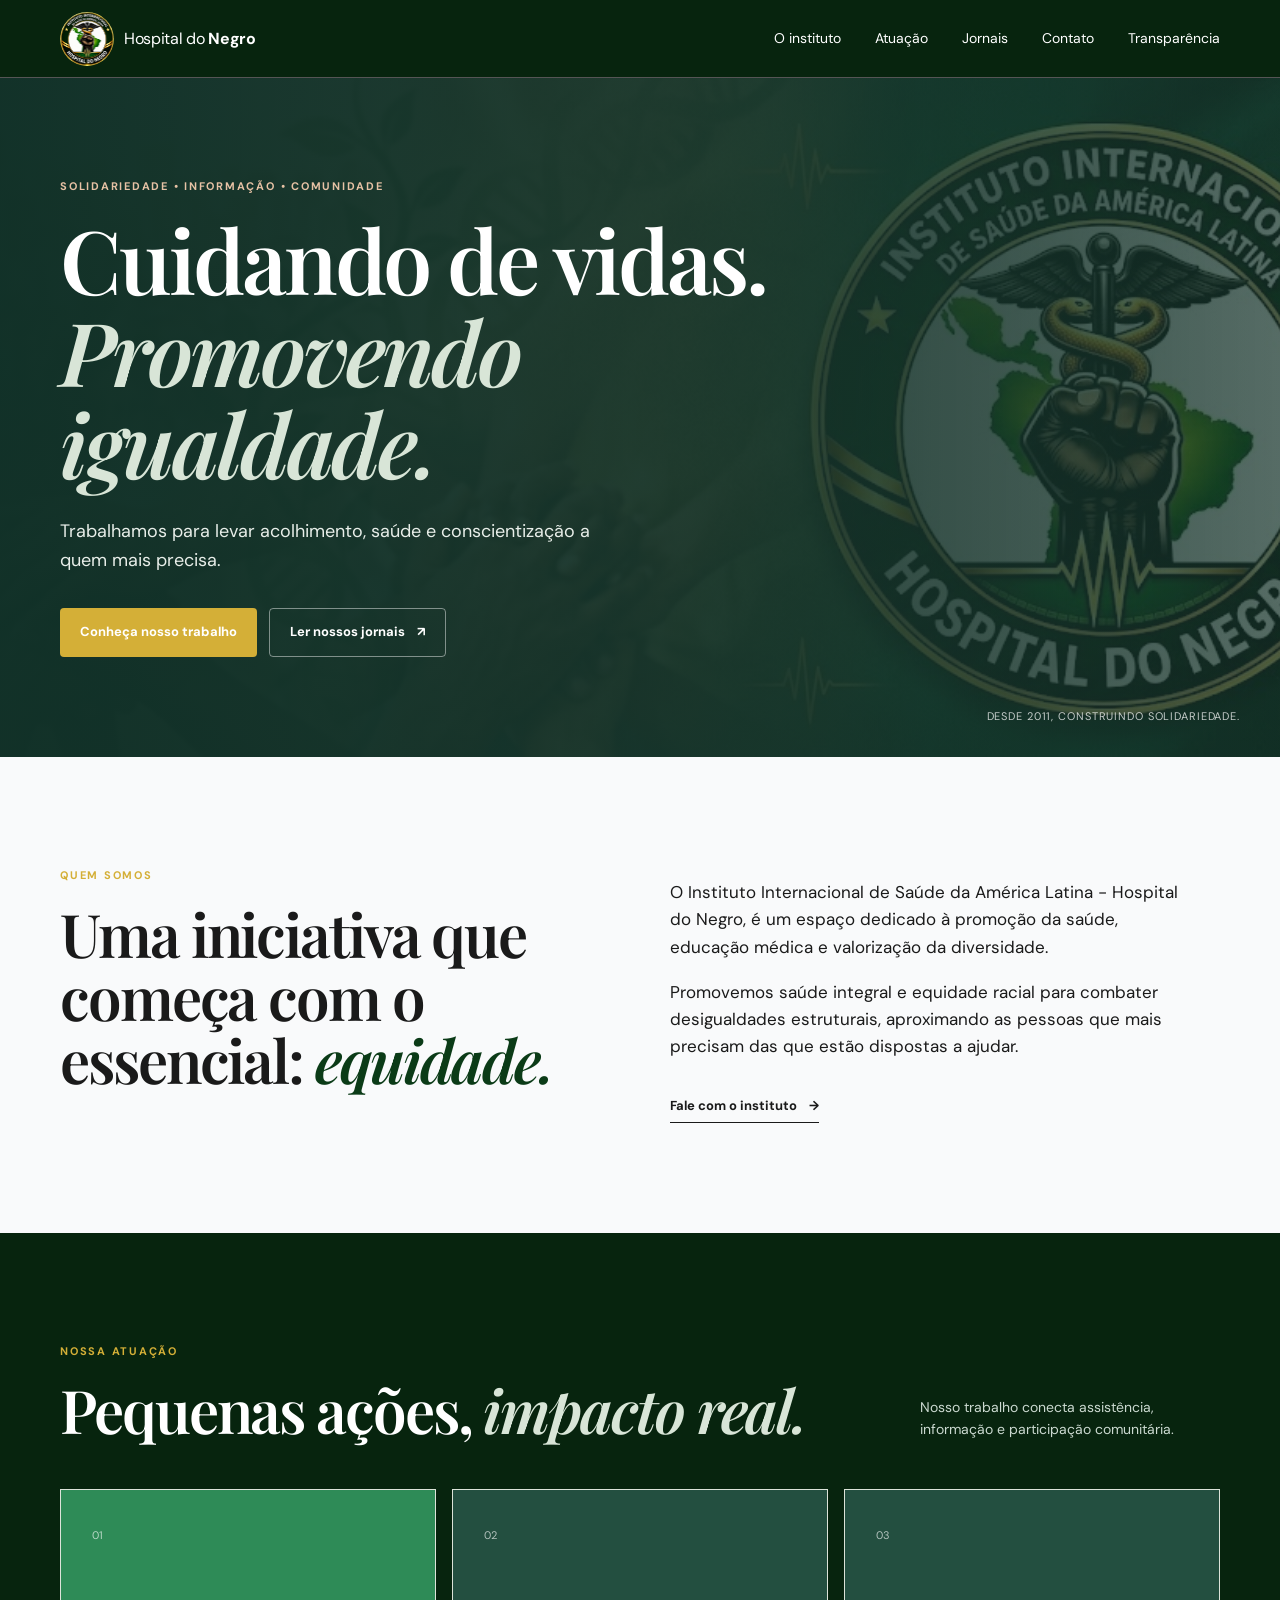
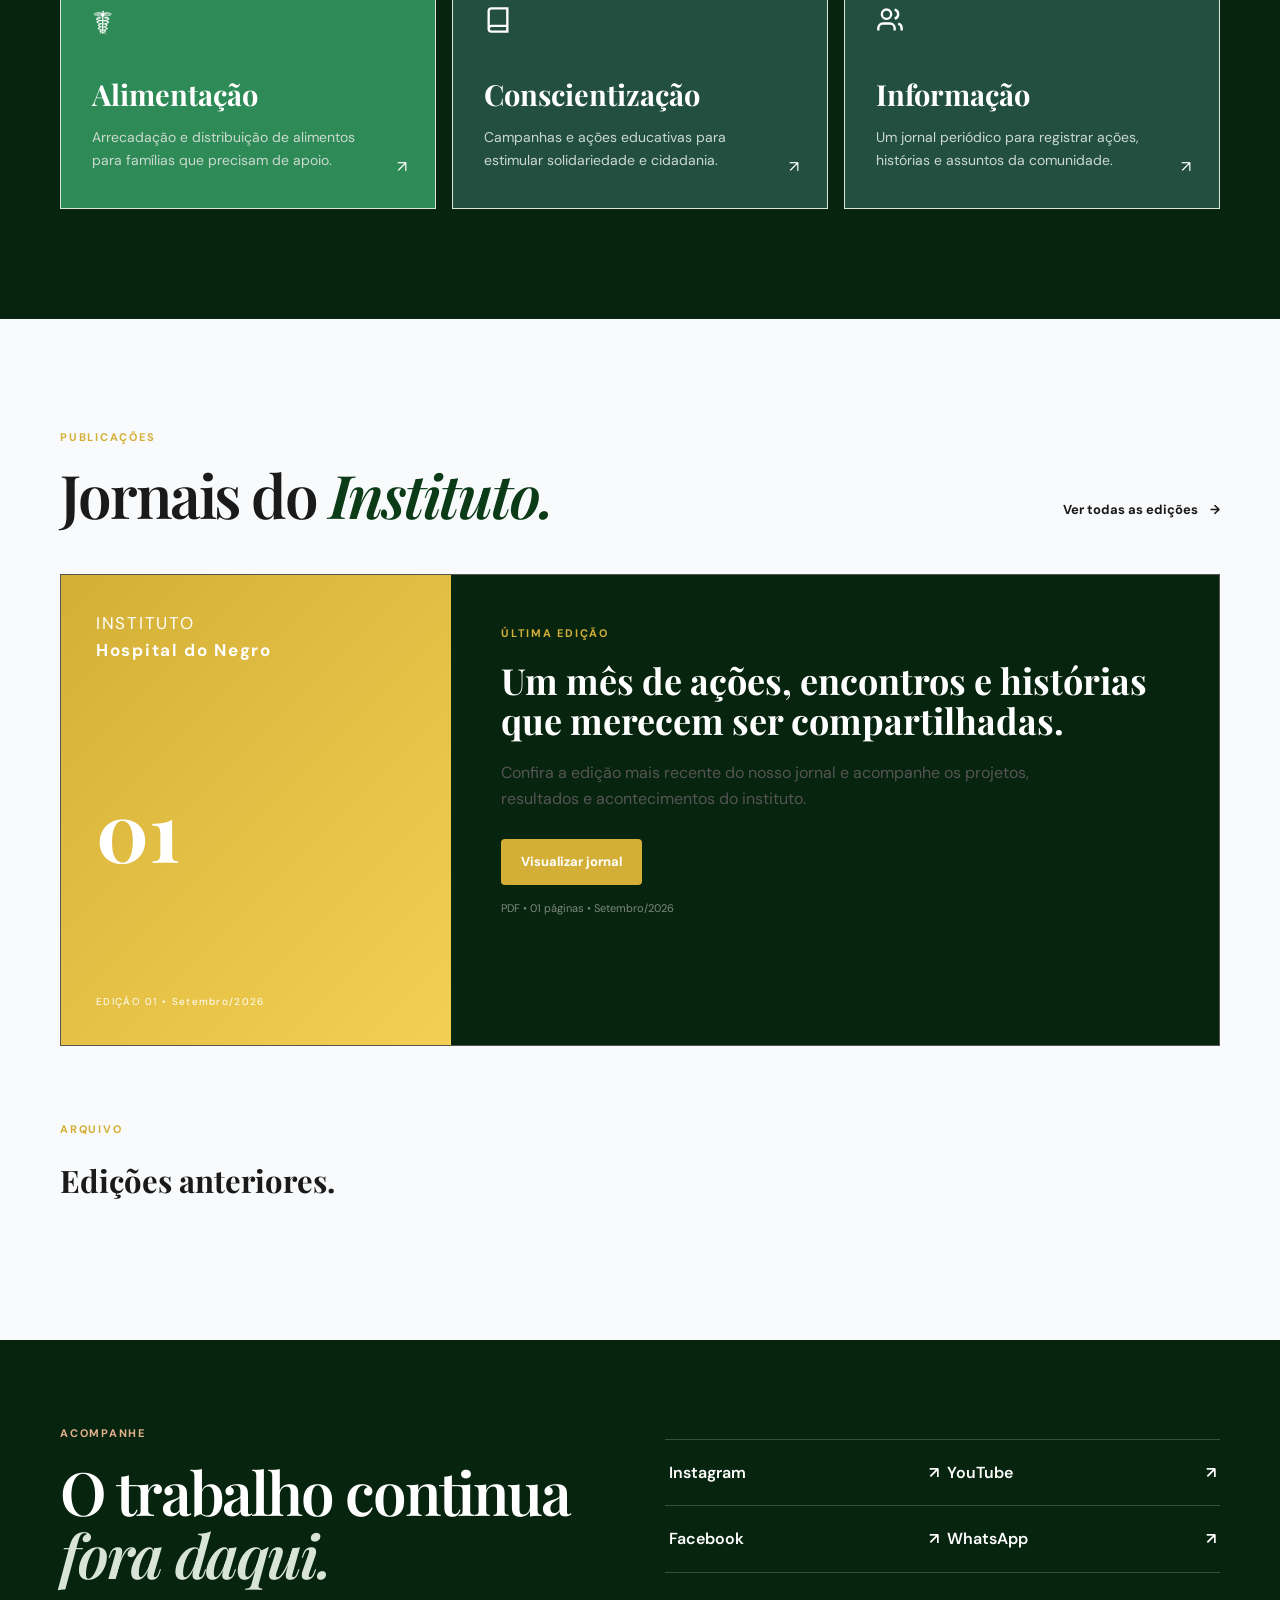
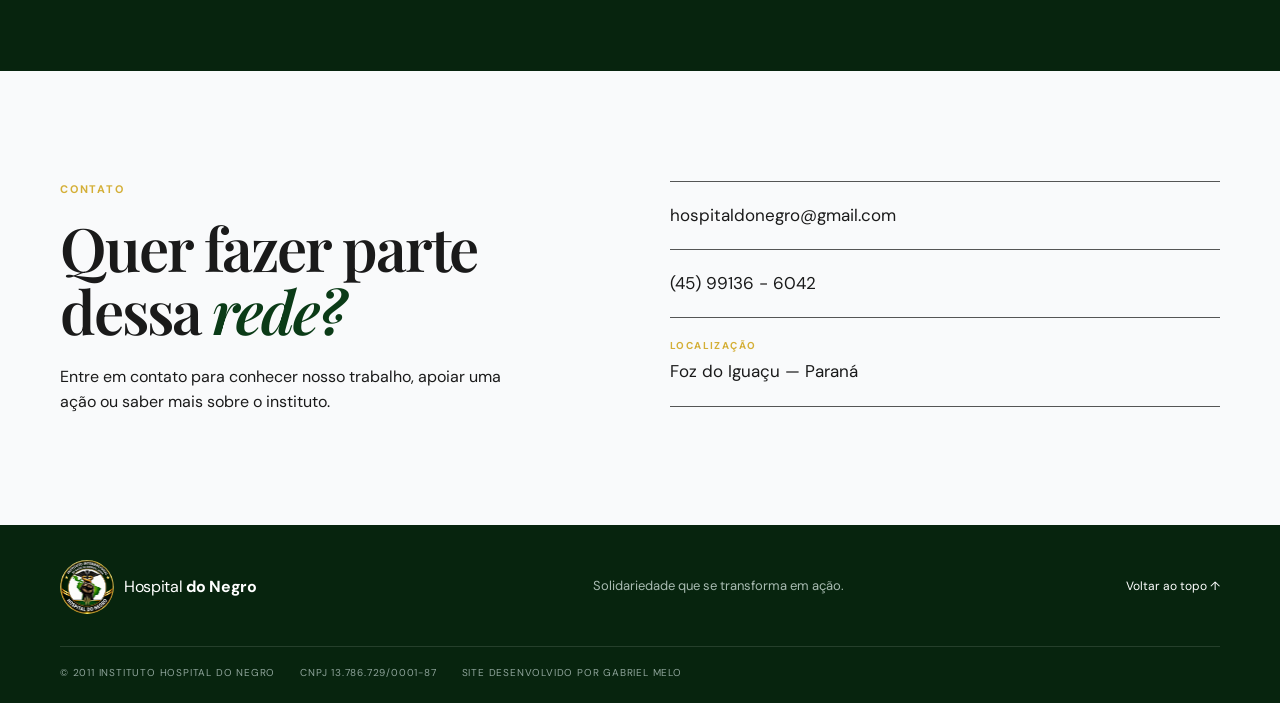
==== index.html @ 1ad3ec52 "Upload arquivos do website Upload da versão beta dos arquivos do site instituto" ====
<!DOCTYPE html>
<html lang="pt-BR">
<head>
  <meta charset="UTF-8">
  <meta name="viewport" content="width=device-width, initial-scale=1.0">
  <meta name="description" content="Site do Instituto Hospital do Negro.">
  <title>Instituto Hospital do Negro</title>
  <link rel="icon" href="img_sources/favicon.png" type="image/png">
  <link rel="preconnect" href="https://fonts.googleapis.com">
  <link rel="preconnect" href="https://fonts.gstatic.com" crossorigin>
  <link href="https://fonts.googleapis.com/css2?family=DM+Sans:wght@400;500;600;700&family=Playfair+Display:wght@600;700&display=swap" rel="stylesheet">
  <link rel="stylesheet" href="style.css">
</head>
<body>

  <!-- CABEÇALHO / NAVEGAÇÃO -->
  <header class="site-header" id="cabecalho">
    <div class="container nav">
      <a class="brand" href="#inicio" aria-label="Hospital do Negro - início">
        <img src="img_sources/hospital_icon.png" alt="Logo Hospital do Negro" class="brand-mark">
        <span>Hospital do <strong>Negro</strong></span>
      </a>
      <button class="menu-toggle" aria-label="Abrir menu" aria-expanded="false">☰</button>
      <nav class="nav-links" aria-label="Navegação principal">
        <a href="#instituto">O instituto</a>
        <a href="#atuacao">Atuação</a>
        <a href="#jornais">Jornais</a>
        <a href="#contato">Contato</a>
        <a href="./transparencia.html">Transparência</a>
      </nav>
    </div>
  </header>

  <main>
    <!-- HERO / INÍCIO -->
    <section class="hero" id="inicio">
      <div class="hero-image"></div>
      <div class="container hero-content">
        <p class="eyebrow">Solidariedade • Informação • Comunidade</p>
        <h1>Cuidando de vidas.<br><em>Promovendo igualdade.</em></h1>
        <p class="hero-copy">Trabalhamos para levar acolhimento, saúde e conscientização a quem mais precisa.</p>
        <div class="hero-actions">
          <a class="button button-primary" href="#instituto">Conheça nosso trabalho</a>
          <a class="button button-light" href="#jornais">Ler nossos jornais <span>↗</span></a>
        </div>
      </div>
      <div class="hero-note">Desde 2011, construindo solidariedade.</div>
    </section>

    <!-- SOBRE O INSTITUTO -->
    <section class="intro section" id="instituto">
      <div class="container intro-grid">
        <div>
          <p class="eyebrow">Quem somos</p>
          <h2>Uma iniciativa que começa com o essencial: <em>equidade.</em></h2>
        </div>
        <div class="intro-text">
          <p>O Instituto Internacional de Saúde da América Latina - Hospital do Negro, é um espaço dedicado à promoção da saúde, educação médica e valorização da diversidade.</p>
          <p>Promovemos saúde integral e equidade racial para combater desigualdades estruturais, aproximando as pessoas que mais precisam das que estão dispostas a ajudar.</p>
          <a class="text-link" href="#contato">Fale com o instituto <span>→</span></a>
        </div>
      </div>
    </section>

    <!-- ÁREAS DE ATUAÇÃO -->
    <section class="section" id="atuacao">
      <div class="container">
        <div class="section-heading">
          <div>
            <p class="eyebrow">Nossa atuação</p>
            <h2>Pequenas ações, <em>impacto real.</em></h2>
          </div>
          <p>Nosso trabalho conecta assistência, informação e participação comunitária.</p>
        </div>

        <div class="cards">
          <article class="card card-featured">
            <span class="card-number">01</span>
            <div class="icon">☤</div>
            <h3>Alimentação</h3>
            <p>Arrecadação e distribuição de alimentos para famílias que precisam de apoio.</p>
            <span class="card-arrow">↗</span>
          </article>

          <article class="card">
            <span class="card-number">02</span>
            <div class="icon">
              <svg class="card-icon-svg" viewBox="0 0 24 24" width="28" height="28" stroke="currentColor" stroke-width="2" fill="none">
                <path d="M4 19.5v-15A2.5 2.5 0 0 1 6.5 2H20v20H6.5a2.5 2.5 0 0 1-0-5H20"/>
              </svg>
            </div>
            <h3>Conscientização</h3>
            <p>Campanhas e ações educativas para estimular solidariedade e cidadania.</p>
            <span class="card-arrow">↗</span>
          </article>

          <article class="card">
            <span class="card-number">03</span>
            <div class="icon">
              <svg class="card-icon-svg" viewBox="0 0 24 24" width="28" height="28" stroke="currentColor" stroke-width="2" fill="none">
                <path d="M16 21v-2a4 4 0 0 0-4-4H6a4 4 0 0 0-4 4v2"/>
                <circle cx="9" cy="7" r="4"/>
                <path d="M22 21v-2a4 4 0 0 0-3-3.87"/>
                <path d="M16 3.13a4 4 0 0 1 0 7.75"/>
              </svg>
            </div>
            <h3>Informação</h3>
            <p>Um jornal periódico para registrar ações, histórias e assuntos da comunidade.</p>
            <span class="card-arrow">↗</span>
          </article>
        </div>
      </div>
    </section>

    <!-- PUBLICAÇÕES / JORNAIS -->
    <section class="section newspapers" id="jornais">
      <div class="container">
        <div class="section-heading">
          <div>
            <p class="eyebrow">Publicações</p>
            <h2>Jornais do <em>Instituto.</em></h2>
          </div>
          <!-- Botão que abre o Modal de Todas as Edições -->
          <button class="text-link" id="btn-todas-edicoes" style="background:none; border:none; cursor:pointer;">Ver todas as edições <span>→</span></button>
        </div>

        <!-- A última edição (Mais recente) será injetada aqui via JS -->
        <div id="latest-paper-container"></div>

        <!-- O arquivo com as últimas edições menores será injetado aqui via JS -->
        <div class="archive" id="lista-jornais">
          <div class="archive-title">
            <p class="eyebrow">Arquivo</p>
            <h3>Edições anteriores.</h3>
          </div>
          <div class="paper-grid" id="archive-paper-grid"></div>
        </div>
      </div>
    </section>

    <!-- REDES SOCIAIS -->
    <section class="social-section">
      <div class="container social-grid">
        <div>
          <p class="eyebrow">Acompanhe</p>
          <h2>O trabalho continua <em>fora daqui.</em></h2>
        </div>
        <div class="social-links">
          <a href="" target="_blank" rel="noopener noreferrer" aria-label="Instagram" id="instagram">Instagram <span>↗</span></a>
          <a href="" target="_blank" rel="noopener noreferrer" aria-label="YouTube" id="youtube">YouTube <span>↗</span></a>
          <a href="" target="_blank" rel="noopener noreferrer" aria-label="Facebook" id="facebook">Facebook <span>↗</span></a>
          <a href="" target="_blank" rel="noopener noreferrer" aria-label="WhatsApp" id="whatsapp">WhatsApp <span>↗</span></a>
        </div>
      </div>
    </section>

    <!-- CONTATO -->
    <section class="contact section" id="contato">
      <div class="container contact-grid">
        <div>
          <p class="eyebrow">Contato</p>
          <h2>Quer fazer parte dessa <em>rede?</em></h2>
          <p class="contact-copy">Entre em contato para conhecer nosso trabalho, apoiar uma ação ou saber mais sobre o instituto.</p>
        </div>
        <div class="contact-details">
          <a href="" target="_blank" rel="noopener noreferrer" id="email"><span>E-mail</span></a>
          <a href="" target="_blank" rel="noopener noreferrer" id="telefone"><span>Telefone</span></a>
          <div><span>Localização</span><p id="localizacao"></p></div>
        </div>
      </div>
    </section>
  </main>

  <!-- RODAPÉ -->
  <footer>
    <div class="container footer-top">
      <a class="brand footer-brand" href="#inicio">
        <img src="img_sources/hospital_icon.png" alt="Logo Hospital do Negro" class="brand-mark">
        <span>Hospital <strong>do Negro</strong></span>
      </a>
      <p>Solidariedade que se transforma em ação.</p>
      <a class="back-top" href="#inicio">Voltar ao topo ↑</a>
    </div>
    <div class="container footer-bottom">
      <span>© 2011 Instituto Hospital do Negro</span>
      <span>CNPJ 13.786.729/0001-87</span>
      <a href="https://gabrielmelo-git.github.io/portfolio/" target="_blank" rel="noopener noreferrer">Site desenvolvido por Gabriel Melo</a>
    </div>
  </footer>

  <!-- MODAL VISUALIZADOR DE PDF -->
  <div class="modal" id="paper-modal" aria-hidden="true">
    <div class="modal-backdrop"></div>
    <div class="modal-window" role="dialog" aria-modal="true" aria-labelledby="modal-title">
      <div class="modal-header">
        <div>
          <span class="eyebrow">Visualizador</span>
          <h2 id="modal-title">Jornal do Negro</h2>
        </div>
        <button class="close-modal" aria-label="Fechar">×</button>
      </div>
      
      <div class="pdf-placeholder">
        <iframe id="pdf-iframe" src="" width="100%" height="100%" style="border: none;"></iframe>
      </div>

      <div class="modal-footer">
        <span>PDF • Jornal</span>
        <button class="button button-primary close-modal">Fechar visualizador</button>
      </div>
    </div>
  </div>

  <!-- MODAL: LISTA DE TODAS AS EDIÇÕES -->
  <div class="modal" id="all-papers-modal" aria-hidden="true">
    <div class="modal-backdrop" id="close-all-modal-bg"></div>
    <div class="modal-window" role="dialog" aria-modal="true" style="max-width: 960px;">
      <div class="modal-header">
        <div><span class="eyebrow">Acervo Completo</span><h2>Todas as Edições</h2></div>
        <button class="close-modal" id="close-all-modal-btn" aria-label="Fechar">×</button>
      </div>
      
      <div class="pdf-placeholder" style="overflow-y: auto; align-items: flex-start; padding: 25px;">
        <!-- Grid dinâmico com todas as edições -->
        <div id="modal-all-grid" style="display: grid; grid-template-columns: repeat(auto-fill, minmax(280px, 1fr)); gap: 20px; width: 100%;"></div>
      </div>

      <div class="modal-footer">
        <span>Acervo Digital • Instituto Hospital do Negro</span>
        <button class="button button-primary" id="close-all-modal-footer">Fechar</button>
      </div>
    </div>
  </div>

  <script src="script.js"></script>
  <script>loadElements();</script>
</body>
</html>
---- style.css ----
* {
  box-sizing: border-box;
  margin: 0;
  padding: 0;
}

:root {
  --ink: #FFFFFF;
  --dark_ink: #1A1A1A;
  --green: #234f40;
  --sage: #F9FAFB;
  --cream: #f6f2e9;
  --paper: #07240E;
  --gold: #D4AF37;
  --muted: #555555;
  --line: #555555;
}

html {
  scroll-behavior: smooth;
}

body {
  font-family: "DM Sans", sans-serif;
  color: var(--ink);
  background: var(--paper);
  line-height: 1.6;
  overflow-x: hidden;
}

a {
  text-decoration: none;
  color: inherit;
}

button {
  font: inherit;
  border: 0;
  background: none;
  cursor: pointer;
}

.container {
  width: min(1160px, calc(100% - 40px));
  margin: auto;
  max-width: 100%;
}

.site-header {
  height: 78px;
  display: flex;
  align-items: center;
  background: #07240E;
  border-bottom: 1px solid var(--line);
  position: sticky;
  top: 0;
  z-index: 20;
  backdrop-filter: blur(12px);
}

.nav {
  display: flex;
  align-items: center;
  justify-content: space-between;
}

.brand {
  display: flex;
  align-items: center;
  gap: 10px;
  font-size: 16px;
  letter-spacing: -.02em;
}

.brand strong {
  font-weight: 700;
}

.brand-mark {
  width: 54px;
  height: 54px;
  border-radius: 50%;
  display: grid;
  place-items: center;
  background: var(--green);
  color: #fff;
  font-family: "Playfair Display";
  font-size: 29px;
}

.nav-links {
  display: flex;
  gap: 34px;
  font-size: 14px;
  color: var(--ink);
}

.nav-links a:hover,
.text-link:hover {
  color: var(--gold);
}

.menu-toggle {
  display: none;
  font-size: 24px;
}

.hero {
  min-height: 650px;
  position: relative;
  display: flex;
  align-items: center;
  overflow: hidden;
  background: var(--green);
  color: var(--ink);
  background: linear-gradient(90deg, rgba(17,49,40,.9), rgba(23,53,44,.6)), url('img_sources/hero.jpg') center/cover;
}

.hero-image {
  position: absolute;
  inset: 0;
  background: linear-gradient(90deg, rgba(17,49,40,.94) 0%, rgba(23,53,44,.78) 47%, rgba(23,53,44,.32) 100%);
}

.hero-content {
  position: relative;
  padding: 100px 0;
  z-index: 1;
}

.eyebrow {
  text-transform: uppercase;
  letter-spacing: .16em;
  font-size: 11px;
  font-weight: 700;
  color: var(--gold);
  margin-bottom: 17px;
}

.hero .eyebrow {
  color: #e7c2a5;
}

h1, h2 {
  font-family: "Playfair Display", serif;
  font-weight: 600;
  letter-spacing: -.035em;
  line-height: 1.05;
}

h1 {
  font-size: clamp(40px, 7vw, 88px);
  max-width: 800px;
}

h1 em, h2 em {
  font-style: italic;
  color: #d8e5d7;
}

.hero-copy {
  font-size: 18px;
  max-width: 530px;
  margin: 27px 0 34px;
  color: #e8eee9;
}

.hero-actions {
  display: flex;
  gap: 12px;
  flex-wrap: wrap;
}

.button {
  display: inline-flex;
  align-items: center;
  justify-content: center;
  gap: 12px;
  padding: 13px 20px;
  border-radius: 4px;
  font-weight: 700;
  font-size: 13px;
  transition: .2s;
}

.button-primary {
  background: var(--gold);
  color: #fff;
}

.button-primary:hover {
  transform: translateY(-2px);
  filter: brightness(1.06);
}

.button-light {
  border: 1px solid rgba(255,255,255,.45);
  color: #fff;
}

.button-light:hover {
  background: #fff;
  color: var(--green);
}

.hero-note {
  position: absolute;
  right: 40px;
  bottom: 32px;
  font-size: 11px;
  letter-spacing: .08em;
  text-transform: uppercase;
  opacity: .75;
}

.section {
  padding: 110px 0;
}

.intro-grid {
  display: grid;
  grid-template-columns: 1fr 1fr;
  gap: 60px;
}

.intro h2,
.section-heading h2,
.social-section h2,
.contact h2 {
  font-size: clamp(32px, 5vw, 60px);
}

.intro-text {
  padding-top: 12px;
}

.intro-text p {
  color: var(--dark_ink);
  font-size: 17px;
  margin-bottom: 18px;
  max-width: 520px;
}

.text-link {
  display: inline-flex;
  gap: 12px;
  font-weight: 700;
  font-size: 13px;
  margin-top: 18px;
  border-bottom: 1px solid currentColor;
  padding-bottom: 5px;
  color: var(--dark_ink);
}

.intro {
  background: var(--sage);
}

.intro h2 {
  color: var(--dark_ink);
}

.intro em {
  color: #0B3B17;
}

.impact-strip {
  background: var(--gold);
  padding: 43px 0;
}

.stats {
  display: grid;
  grid-template-columns: repeat(4, 1fr);
  gap: 25px;
}

.stats div {
  display: flex;
  flex-direction: column;
}

.stats strong {
  font-family: "Playfair Display";
  font-size: 32px;
}

.stats span {
  font-size: 12px;
  text-transform: uppercase;
  letter-spacing: .09em;
  color: var(--dark_ink);
}

.section-heading {
  display: flex;
  justify-content: space-between;
  align-items: end;
  gap: 40px;
  margin-bottom: 48px;
}

.section-heading > p {
  max-width: 300px;
  color: #cbd9d0;
  font-size: 14px;
}

.cards {
  display: grid;
  grid-template-columns: repeat(3, 1fr);
  gap: 16px;
}

.card {
  min-height: 320px;
  padding: 31px;
  background: #234f40;
  border: 1px solid #dce3d9;
  position: relative;
  transition: .25s;
}

.card:hover {
  transform: translateY(-5px);
}

.card-featured {
  background: #2E8B57;
  color: #fff;
}

.card-number {
  font-size: 11px;
  opacity: .65;
}

.icon {
  font-size: 32px;
  margin: 52px 0 22px;
}

.card h3 {
  font-family: "Playfair Display";
  font-size: 29px;
  margin-bottom: 8px;
}

.card p {
  font-size: 14px;
  line-height: 1.65;
  color: #cbd9d0;
  max-width: 280px;
}

.card-featured p {
  color: #cbd9d0;
}

.card-arrow {
  position: absolute;
  right: 28px;
  bottom: 28px;
}

.mission {
  background: var(--gold);
  color: #fff;
  padding: 105px 0;
}

.mission .eyebrow {
  color: #f9dcc9;
}

.mission-inner {
  text-align: center;
  max-width: 900px;
}

.mission blockquote {
  font-family: "Playfair Display";
  font-size: clamp(36px, 5vw, 62px);
  line-height: 1.12;
  letter-spacing: -.03em;
}

.newspapers {
  background: var(--sage);
}

.newspapers .section-heading h2,
.archive h3 {
  color: var(--dark_ink);
}

.newspapers .section-heading em {
  color: #0B3B17;
}

.latest-paper {
  display: grid;
  grid-template-columns: 390px 1fr;
  background: var(--paper);
  border: 1px solid var(--line);
  min-width: 0;
}

.latest-paper > * {
  min-width: 0;
}

.paper-cover {
  min-height: 470px;
  padding: 35px;
  display: flex;
  flex-direction: column;
  justify-content: space-between;
  color: #fff;
  background: linear-gradient(135deg, #D4AF37, #F3D053);
  overflow: hidden;
}

.paper-cover > span {
  font-size: 17px;
  letter-spacing: .1em;
}

.paper-cover > b {
  font-family: "Playfair Display";
  font-size: 82px;
  line-height: .8;
}

.paper-cover small {
  font-size: 10px;
  letter-spacing: .13em;
}

.paper-info {
  padding: 50px;
  display: flex;
  flex-direction: column;
  align-items: flex-start;
  min-width: 0;
}

.paper-info h3 {
  font-family: "Playfair Display";
  font-size: 36px;
  line-height: 1.12;
  max-width: 650px;
  margin-bottom: 20px;
}

.paper-info > p:not(.eyebrow) {
  color: var(--muted);
  max-width: 590px;
  margin-bottom: 27px;
}

.paper-meta {
  font-size: 11px;
  color: #7c8881;
  margin-top: 15px;
}

.archive {
  margin-top: 75px;
}

.archive-title {
  margin-bottom: 25px;
}

.archive-title h3 {
  font-family: "Playfair Display";
  font-size: 31px;
}

.paper-grid {
  display: grid;
  grid-template-columns: repeat(3, 1fr);
  gap: 18px;
}

.paper-card {
  display: grid;
  grid-template-columns: 105px 1fr;
  gap: 20px;
  align-items: center;
  padding: 16px;
  background: var(--paper);
  border: 1px solid var(--line);
}

.mini-cover {
  height: 145px;
  padding: 14px;
  color: #fff;
  display: flex;
  flex-direction: column;
  justify-content: end;
  font-size: 10px;
  letter-spacing: .08em;
}

.mini-cover strong {
  font-size: 31px;
  font-family: "Playfair Display";
}

.cover-03,
.cover-02,
.cover-01 {
  background: var(--gold);
}

.paper-card h4 {
  font-family: "Playfair Display";
  font-size: 20px;
}

.paper-card p {
  font-size: 12px;
  color: var(--muted);
  margin: 3px 0 12px;
}

.mini-link {
  font-size: 12px;
  font-weight: 700;
  color: var(--gold);
}

.social-section {
  padding: 85px 0;
  background: var(--paper);
  color: #fff;
}

.social-grid {
  display: grid;
  grid-template-columns: 1fr 1fr;
  align-items: center;
  gap: 50px;
}

.social-section .eyebrow {
  color: #e4b18f;
}

.social-section h2 em {
  color: #d7e4d7;
}

.social-links {
  display: grid;
  grid-template-columns: 1fr 1fr;
  border-top: 1px solid rgba(255,255,255,.2);
}

.social-links a {
  padding: 20px 4px;
  border-bottom: 1px solid rgba(255,255,255,.2);
  font-weight: 600;
  display: flex;
  justify-content: space-between;
}

.social-links a:hover {
  color: #e5b18f;
}

.contact-grid {
  display: grid;
  grid-template-columns: 1fr 1fr;
  gap: 60px;
}

.contact-copy {
  color: var(--dark_ink);
  max-width: 480px;
  margin-top: 22px;
}

.contact-details {
  border-top: 1px solid var(--line);
}

.contact-details > a,
.contact-details > div {
  display: flex;
  flex-direction: column;
  padding: 20px 0;
  border-bottom: 1px solid var(--line);
  font-size: 17px;
}

.contact-details span {
  font-size: 10px;
  text-transform: uppercase;
  letter-spacing: .14em;
  color: var(--gold);
  font-weight: 700;
  margin-bottom: 4px;
}

.contact {
  background: var(--sage);
}

.contact h2 {
  color: var(--dark_ink);
}

.contact em {
  color: #0B3B17;
}

.contact a,
.contact p {
  color: var(--dark_ink);
}

.contact .eyebrow {
  color: var(--gold);
}

footer {
  background: #07240E;
  color: #FFFFFF;
  padding: 35px 0 22px;
}

.footer-top {
  display: grid;
  grid-template-columns: 1fr 1fr auto;
  align-items: center;
  gap: 30px;
}

.footer-brand {
  color: #fff;
}

.footer-top p {
  font-size: 13px;
  color: #a9bbb2;
}

.back-top {
  font-size: 12px;
}

.footer-bottom {
  border-top: 1px solid rgba(255,255,255,.12);
  margin-top: 32px;
  padding-top: 18px;
  display: flex;
  gap: 25px;
  font-size: 10px;
  color: #8fa49b;
  text-transform: uppercase;
  letter-spacing: .08em;
  flex-wrap: wrap;
}

.modal {
  position: fixed;
  inset: 0;
  z-index: 100;
  display: none;
}

.modal.open {
  display: block;
}

.modal-backdrop {
  position: absolute;
  inset: 0;
  background: rgba(9,25,20,.78);
  backdrop-filter: blur(4px);
}

.modal-window {
  position: relative;
  width: min(920px, calc(100% - 20px));
  height: min(90vh, 800px);
  margin: 5vh auto;
  background: var(--paper);
  display: flex;
  flex-direction: column;
  box-shadow: 0 25px 80px rgba(0,0,0,.3);
}

.modal-header {
  padding: 18px 25px;
  border-bottom: 1px solid var(--line);
  display: flex;
  justify-content: space-between;
  align-items: center;
}

.modal-header h2 {
  font-size: 22px;
}

.close-modal {
  font-size: 30px;
  line-height: 1;
}

.pdf-placeholder {
  flex: 1;
  overflow: hidden;
  background: #d9dad5;
  padding: 15px;
  display: flex;
  justify-content: center;
  align-items: center;
}

.pdf-placeholder iframe {
  width: 100%;
  height: 100%;
  border: none;
}

.modal-footer {
  padding: 14px 25px;
  border-top: 1px solid var(--line);
  display: flex;
  justify-content: space-between;
  align-items: center;
  font-size: 11px;
  color: var(--muted);
}

@media (max-width: 800px) {
  .paper-cover {
    padding-left: 20px;
  }
  
  .nav-links {
    display: none;
    position: absolute;
    left: 20px;
    right: 20px;
    top: 78px;
    background: var(--paper);
    border: 1px solid var(--line);
    padding: 18px;
    flex-direction: column;
    gap: 14px;
    box-shadow: 0 15px 30px rgba(0,0,0,.08);
  }

  .nav-links.open {
    display: flex;
  }

  .menu-toggle {
    display: block;
  }

  .hero {
    min-height: 680px;
  }

  .hero-image {
    background: linear-gradient(90deg, rgba(17,49,40,.9), rgba(23,53,44,.6)), url('img_sources/hero.jpg') center/cover;
    background-position: 85% center;
  }

  .hero-note {
    display: none;
  }

  .intro-grid,
  .social-grid,
  .contact-grid {
    grid-template-columns: 1fr;
    gap: 30px;
  }

  .section {
    padding: 60px 0;
  }

  .stats {
    grid-template-columns: 1fr 1fr;
  }

  .cards,
  .paper-grid {
    grid-template-columns: 1fr;
  }

  .section-heading {
    align-items: start;
    flex-direction: column;
    gap: 15px;
  }

  .latest-paper {
    grid-template-columns: 1fr;
  }

  .paper-cover {
    min-height: 300px;
  }

  .paper-info {
    padding: 30px 20px;
  }

  .paper-info h3 {
  font-size: 26px;
  }

  .footer-top {
    grid-template-columns: 1fr;
    gap: 15px;
  }

  .footer-bottom {
    flex-direction: column;
    gap: 8px;
  }

  .modal-window {
    height: 92vh;
    margin: 4vh auto;
    width: calc(100% - 10px);
  }

  .pdf-placeholder {
    padding: 5px;
  }

  .social-links {
    grid-template-columns: 1fr;
  }
}

  /* --- ESTILOS PARA O PORTAL DE TRANSPARÊNCIA --- */
.transparencia-section {
  min-height: 70vh;
  background-color: var(--sage);
}
.transparencia-section h2 {
  color: var(--dark_ink);
}

.transparencia-section em {
  color: #0B3B17;
}

.transparencia-grid {
  display: grid;
  grid-template-columns: repeat(auto-fill, minmax(300px, 1fr));
  gap: 20px;
  margin-top: 30px;
}

/* Ajustes finos para os cards de documentos e transparência */
.transparencia-grid .paper-card {
  background: var(--paper, #1a1a1a);
  border: 1px solid var(--line, #333);
  padding: 20px;
  border-radius: 6px;
  display: flex;
  flex-direction: column;
  justify-content: space-between;
  gap: 15px;
  transition: transform 0.2s ease, border-color 0.2s ease;
}

.transparencia-grid .paper-card:hover {
  border-color: var(--gold, #d4af37);
  transform: translateY(-2px);
}
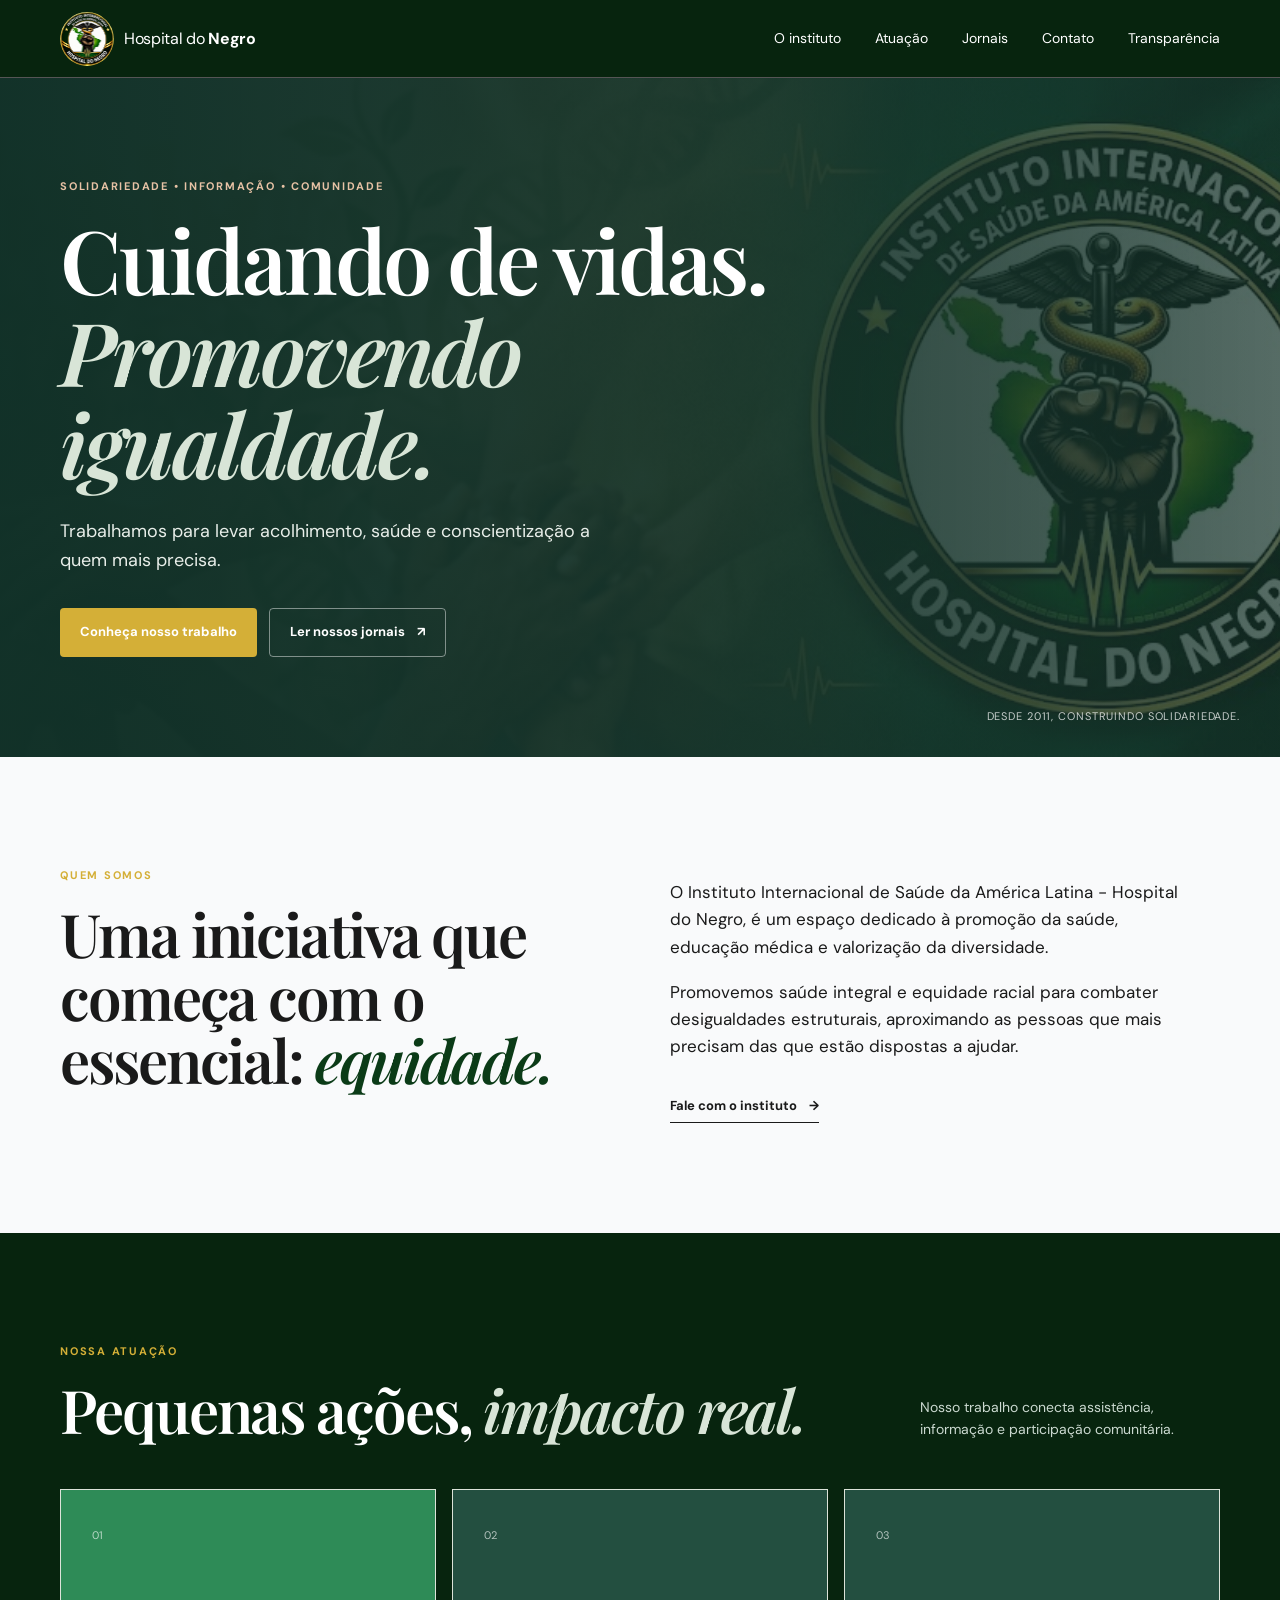
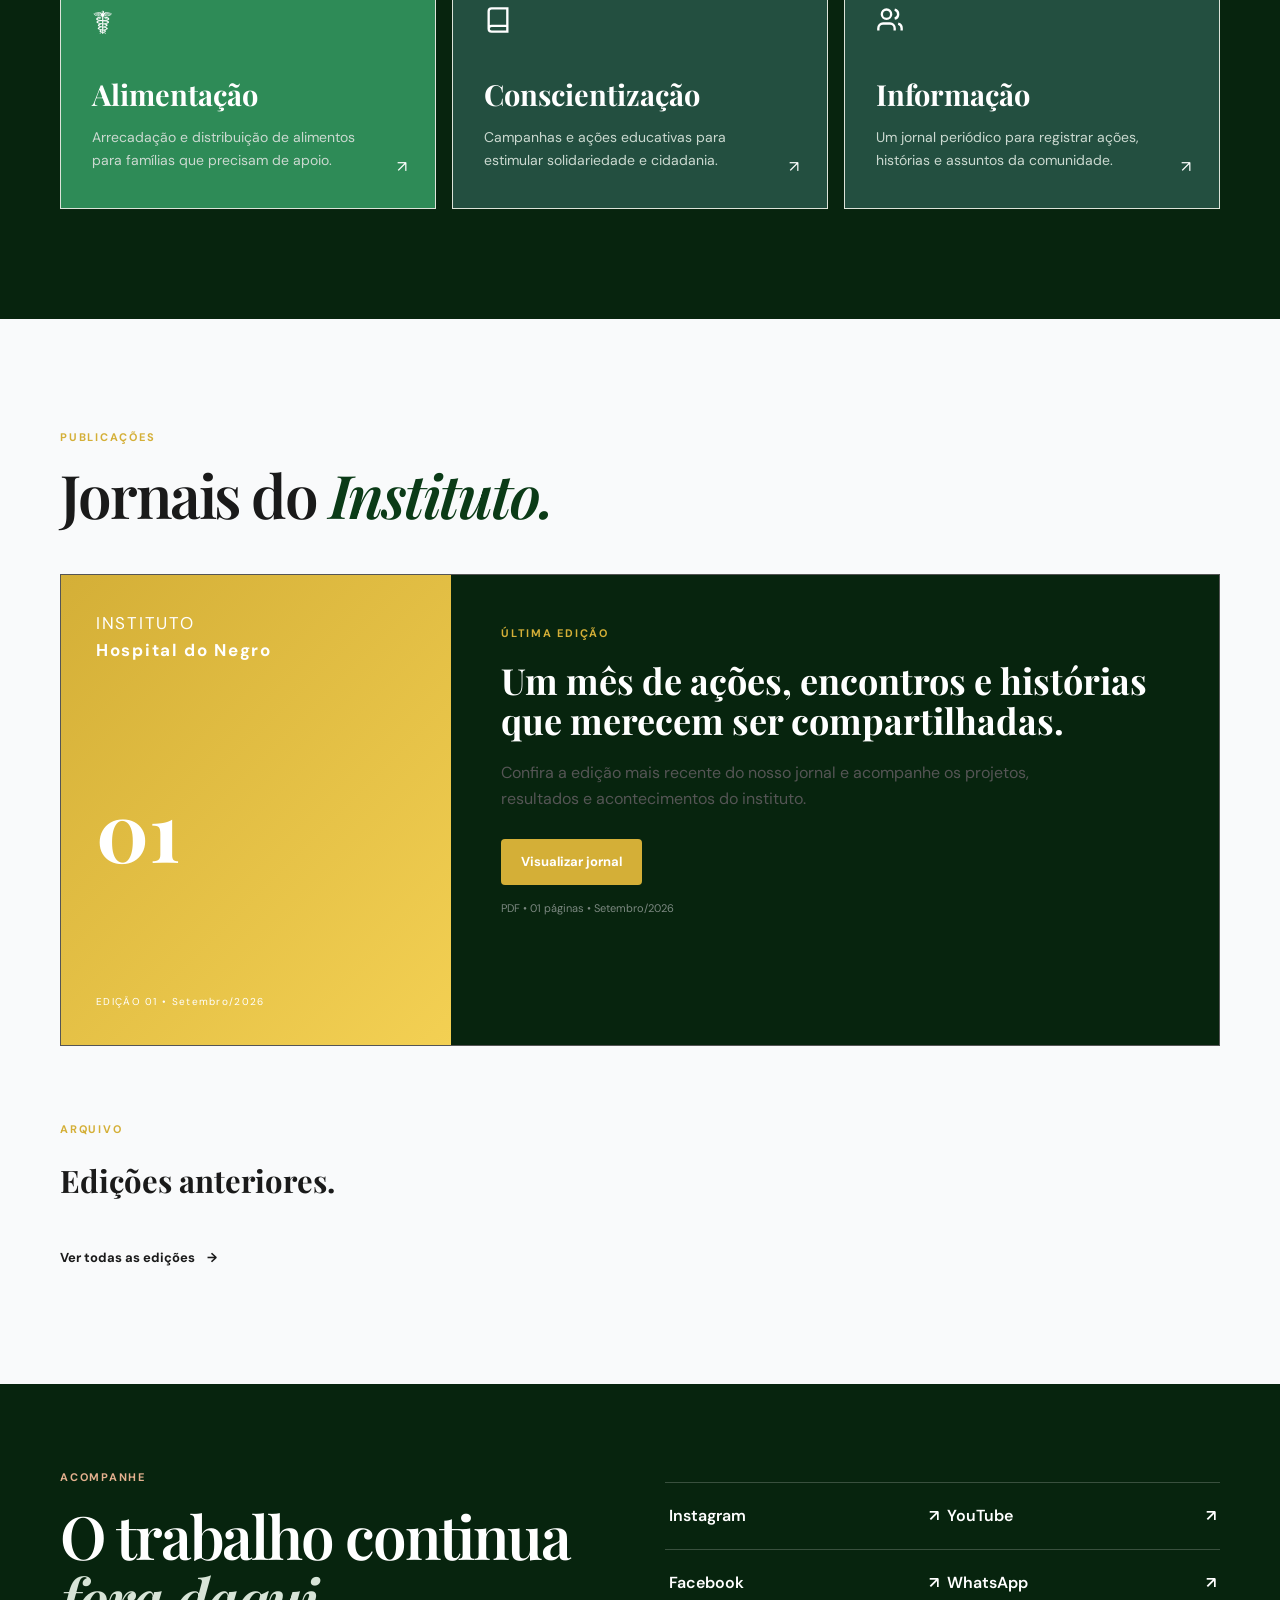
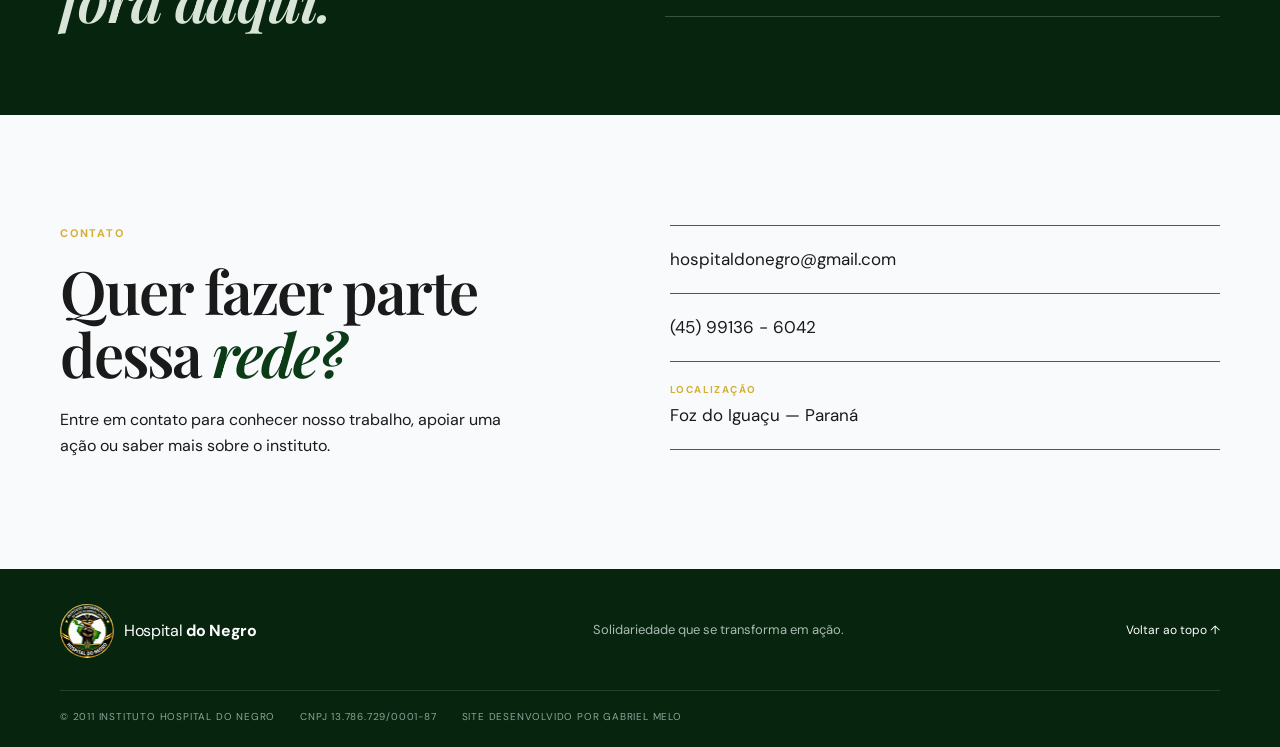
==== commit 78071682: "Update index.html" ====
--- a/index.html
+++ b/index.html
@@ -120,8 +120,6 @@
             <p class="eyebrow">Publicações</p>
             <h2>Jornais do <em>Instituto.</em></h2>
           </div>
-          <!-- Botão que abre o Modal de Todas as Edições -->
-          <button class="text-link" id="btn-todas-edicoes" style="background:none; border:none; cursor:pointer;">Ver todas as edições <span>→</span></button>
         </div>
 
         <!-- A última edição (Mais recente) será injetada aqui via JS -->
@@ -135,6 +133,8 @@
           </div>
           <div class="paper-grid" id="archive-paper-grid"></div>
         </div>
+        <!-- Botão que abre o Modal de Todas as Edições -->
+        <button class="text-link" id="btn-todas-edicoes" style="background:none; border:none; cursor:pointer;">Ver todas as edições <span>→</span></button>
       </div>
     </section>
 
@@ -235,4 +235,4 @@
   <script src="script.js"></script>
   <script>loadElements();</script>
 </body>
-</html>+</html>
